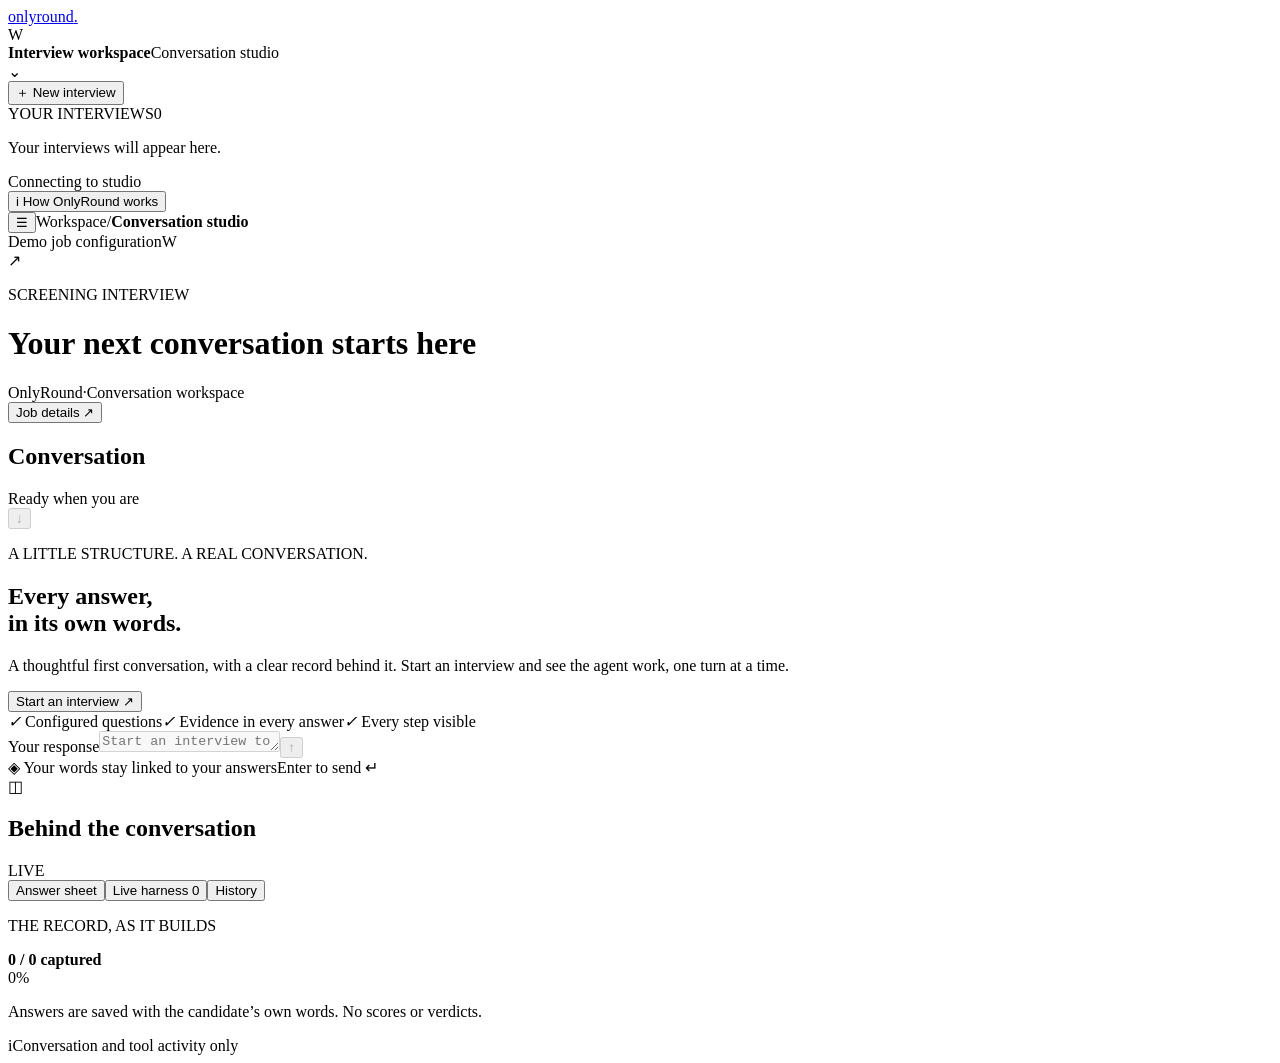
==== web/index.html @ a6ffe05d "Build responsive chat studio with live tool traces and durable recovery" ====
<!doctype html>
<html lang="en">
  <head>
    <meta charset="UTF-8" />
    <meta name="viewport" content="width=device-width, initial-scale=1" />
    <meta name="theme-color" content="#101b1a" />
    <meta name="description" content="OnlyRound is a conversation studio for structured screening interviews. Follow the conversation, its answer sheet, and every live harness step." />
    <title>OnlyRound — Conversation studio</title>
    <link rel="icon" href="data:image/svg+xml,%3Csvg xmlns='http://www.w3.org/2000/svg' viewBox='0 0 32 32'%3E%3Crect width='32' height='32' rx='9' fill='%239ee6c4'/%3E%3Ccircle cx='16' cy='16' r='8' fill='none' stroke='%23101b1a' stroke-width='4'/%3E%3C/svg%3E" />
    <link rel="stylesheet" href="/static/styles.css" />
    <script src="/static/app.js" defer></script>
  </head>
  <body>
    <div class="app-shell">
      <aside class="sidebar" id="sidebar" aria-label="Interview sessions">
        <a class="brand" href="/" aria-label="OnlyRound home"><span class="brand-mark" aria-hidden="true"></span><span>onlyround<span class="brand-period">.</span></span></a>
        <div class="workspace-label"><span class="workspace-icon" aria-hidden="true">W</span><div><strong>Interview workspace</strong><span>Conversation studio</span></div><span class="workspace-chevron" aria-hidden="true">⌄</span></div>
        <button class="new-session primary-button" id="new-session"><span aria-hidden="true">＋</span> New interview</button>
        <div class="rail-heading"><span>YOUR INTERVIEWS</span><span id="session-count">0</span></div>
        <div class="session-list" id="session-list"><p class="rail-empty">Your interviews will appear here.</p></div>
        <div class="sidebar-footer">
          <div class="system-health"><span class="status-dot" id="model-dot"></span><span id="model-label">Connecting to studio</span></div>
          <button class="quiet-button about-trigger" id="about-trigger"><span class="tiny-circle" aria-hidden="true">i</span> How OnlyRound works</button>
          <button class="quiet-button signout-button" id="logout" hidden>Sign out <span aria-hidden="true">↗</span></button>
        </div>
      </aside>

      <main class="main-shell">
        <header class="topbar">
          <div class="breadcrumb"><button id="mobile-menu" class="icon-button mobile-only" aria-label="Toggle interviews">☰</button><span>Workspace</span><span class="breadcrumb-divider">/</span><strong>Conversation studio</strong></div>
          <div class="topbar-right"><span class="demo-label"><span></span> Demo job configuration</span><span class="avatar" title="Private workspace">W</span></div>
        </header>

        <div class="job-header">
          <div class="job-heading"><div class="job-monogram" aria-hidden="true">↗</div><div><p class="eyebrow">SCREENING INTERVIEW</p><h1 id="job-title">Your next conversation starts here</h1><div class="job-subtitle"><span id="job-company">OnlyRound</span><span class="small-divider">·</span><span id="job-location">Conversation workspace</span></div></div></div>
          <button id="job-details" class="secondary-button">Job details <span aria-hidden="true">↗</span></button>
        </div>

        <div class="workspace-body">
          <section class="conversation-panel" aria-label="Interview conversation">
            <div class="conversation-toolbar"><div class="panel-title"><span class="chat-icon" aria-hidden="true"></span><h2>Conversation</h2><span class="session-status" id="session-status">Ready when you are</span></div><div class="conversation-actions"><span class="session-clock" id="session-clock" hidden></span><button class="icon-button" id="export" title="Export interview as JSON" aria-label="Export interview as JSON" disabled>↓</button></div></div>
            <div class="conversation-notice" id="conversation-notice" hidden></div>
            <div class="chat-scroll" id="chat-scroll" tabindex="0">
              <div class="welcome" id="welcome">
                <div class="welcome-symbol" aria-hidden="true"><span></span><span></span><span></span></div>
                <p class="eyebrow">A LITTLE STRUCTURE. A REAL CONVERSATION.</p>
                <h2>Every answer,<br />in its own words.</h2>
                <p class="welcome-description">A thoughtful first conversation, with a clear record behind it. Start an interview and see the agent work, one turn at a time.</p>
                <button class="primary-button welcome-start" id="welcome-start">Start an interview <span aria-hidden="true">↗</span></button>
                <div class="welcome-features"><span><i aria-hidden="true">✓</i> Configured questions</span><span><i aria-hidden="true">✓</i> Evidence in every answer</span><span><i aria-hidden="true">✓</i> Every step visible</span></div>
              </div>
              <div class="messages" id="messages" hidden aria-live="polite" aria-relevant="additions text"></div>
              <div class="processing-line" id="processing" hidden><span class="thinking-dots" aria-hidden="true"><i></i><i></i><i></i></span><span id="processing-label">Preparing the next question</span></div>
            </div>
            <div class="turn-error" id="turn-error" role="alert" hidden><div><strong id="turn-error-title">Your turn is saved on this device.</strong><p id="turn-error-message"></p></div><button class="secondary-button" id="retry-turn">Retry</button></div>
            <div class="composer-area"><form id="composer-form"><label class="sr-only" for="message-input">Your response</label><textarea id="message-input" rows="1" maxlength="6000" placeholder="Start an interview to join the conversation…" disabled></textarea><button id="send-message" class="send-button" type="submit" aria-label="Send response" disabled><span aria-hidden="true">↑</span></button></form><div class="composer-caption"><span id="composer-hint"><span class="tiny-lock" aria-hidden="true">◈</span> Your words stay linked to your answers</span><span class="keyboard-hint">Enter to send <span>↵</span></span></div></div>
          </section>

          <aside class="inspector" aria-label="Interview inspector">
            <div class="inspector-heading"><div><span class="inspector-icon" aria-hidden="true">◫</span><h2>Behind the conversation</h2></div><span class="live-badge"><span></span> LIVE</span></div>
            <div class="inspector-tabs" role="tablist" aria-label="Interview details"><button role="tab" id="tab-answers" aria-selected="true" aria-controls="panel-answers" data-tab="answers">Answer sheet</button><button role="tab" id="tab-harness" aria-selected="false" aria-controls="panel-harness" data-tab="harness">Live harness <span id="event-count">0</span></button><button role="tab" id="tab-history" aria-selected="false" aria-controls="panel-history" data-tab="history">History</button></div>
            <div class="inspector-content"><section id="panel-answers" role="tabpanel" aria-labelledby="tab-answers"><div class="sheet-summary"><div><p class="eyebrow">THE RECORD, AS IT BUILDS</p><strong id="answer-progress">0 <span>/ 0 captured</span></strong></div><div class="progress-ring" id="progress-ring"><span id="progress-fraction">0%</span></div></div><p class="section-help">Answers are saved with the candidate’s own words. No scores or verdicts.</p><div id="answer-sheet" class="answer-sheet"></div><div id="candidate-questions"></div></section><section id="panel-harness" role="tabpanel" aria-labelledby="tab-harness" hidden><div class="harness-intro"><p class="eyebrow">AN OPEN LOOK UNDER THE HOOD</p><h3>Models propose. Code decides.</h3><p>Follow each real step. Open a call to inspect its input, output, timing, and any errors.</p></div><div id="harness-stack" class="harness-stack"></div></section><section id="panel-history" role="tabpanel" aria-labelledby="tab-history" hidden><div class="history-intro"><p class="eyebrow">NOTHING OVERWRITTEN</p><h3>The answer trail</h3><p>Every accepted change and rejected proposal stays in the record.</p></div><div id="history-list" class="history-list"></div></section></div>
            <div class="inspector-footer"><span class="tiny-circle" aria-hidden="true">i</span><span>Conversation and tool activity only</span></div>
          </aside>
        </div>
      </main>
    </div>

    <dialog id="detail-dialog"><div class="dialog-top"><span class="eyebrow" id="dialog-eyebrow">ONLYROUND</span><button class="icon-button" id="close-dialog" aria-label="Close dialog">×</button></div><div id="dialog-content"></div></dialog>
    <div class="login-screen" id="login-screen" hidden><div class="login-card"><a class="brand" href="/"><span class="brand-mark" aria-hidden="true"></span><span>onlyround<span class="brand-period">.</span></span></a><p class="eyebrow">YOUR CONVERSATION WORKSPACE</p><h1>Good conversations<br />start with trust.</h1><p>Enter your workspace access code to open the interview studio.</p><form id="login-form"><label for="access-code">Workspace access code</label><input id="access-code" name="access_code" type="password" autocomplete="current-password" placeholder="Enter access code" required /><p id="login-error" role="alert" hidden></p><button class="primary-button" id="login-submit" type="submit">Open workspace <span aria-hidden="true">↗</span></button></form><div class="login-footnote"><span class="tiny-lock" aria-hidden="true">◈</span> Access is limited to this workspace.</div></div><div class="login-art" aria-hidden="true"><div></div><span></span><i></i><p>A conversation.<br />A clear record.<br /><em>A better first round.</em></p></div></div>
    <div id="toast" class="toast" role="status" hidden></div>
  </body>
</html>
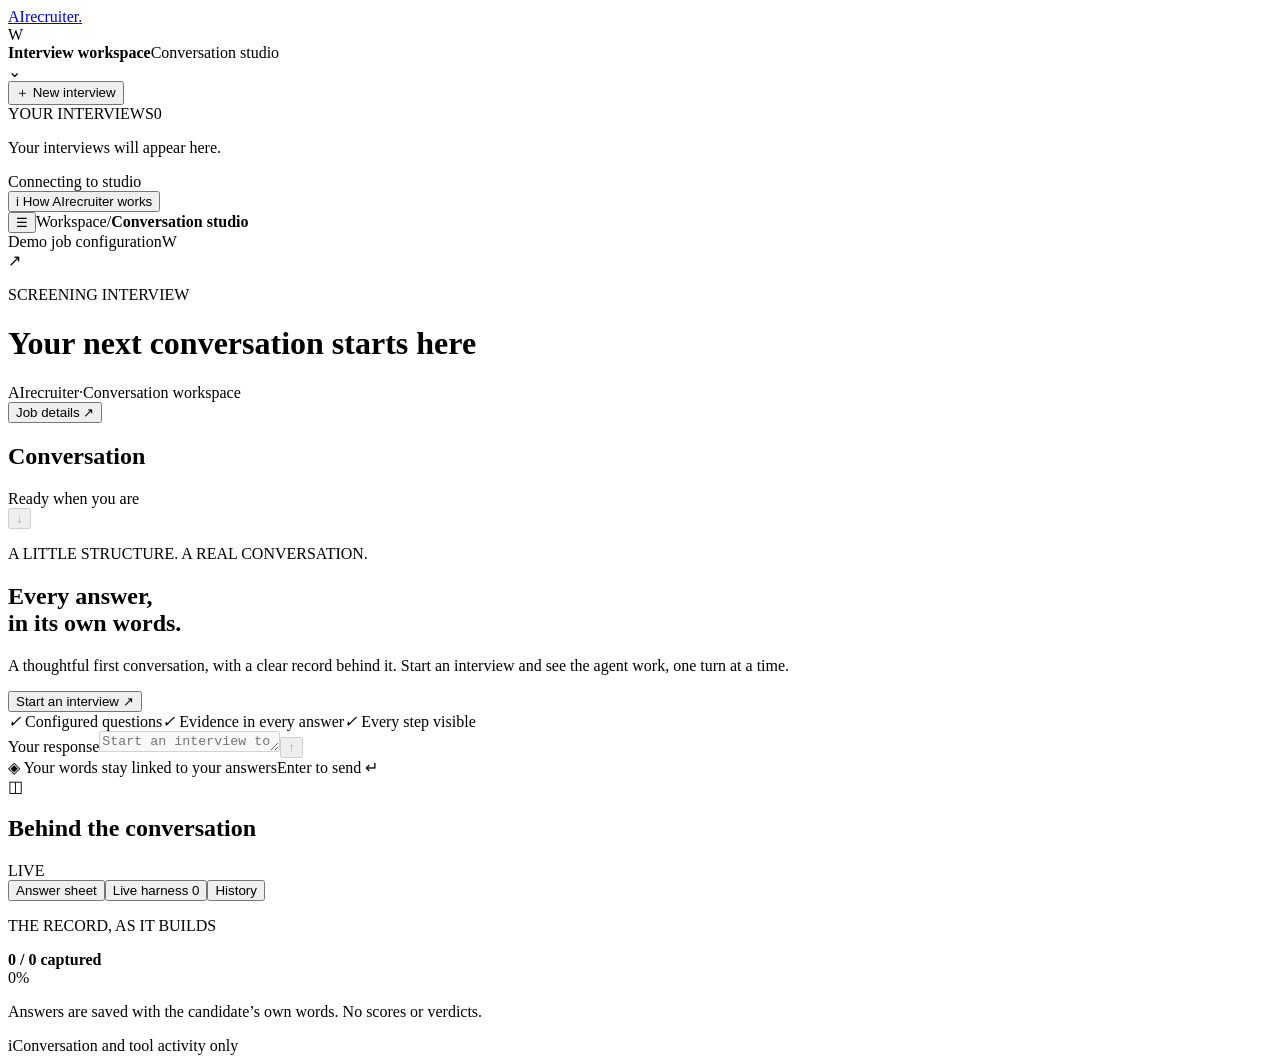
==== commit 1c6ebebb: "Rebrand the studio interface and preserve browser recovery keys" ====
--- a/web/index.html
+++ b/web/index.html
@@ -4,8 +4,8 @@
     <meta charset="UTF-8" />
     <meta name="viewport" content="width=device-width, initial-scale=1" />
     <meta name="theme-color" content="#101b1a" />
-    <meta name="description" content="OnlyRound is a conversation studio for structured screening interviews. Follow the conversation, its answer sheet, and every live harness step." />
-    <title>OnlyRound — Conversation studio</title>
+    <meta name="description" content="AIrecruiter is a conversation studio for structured screening interviews. Follow the conversation, its answer sheet, and every live harness step." />
+    <title>AIrecruiter — Conversation studio</title>
     <link rel="icon" href="data:image/svg+xml,%3Csvg xmlns='http://www.w3.org/2000/svg' viewBox='0 0 32 32'%3E%3Crect width='32' height='32' rx='9' fill='%239ee6c4'/%3E%3Ccircle cx='16' cy='16' r='8' fill='none' stroke='%23101b1a' stroke-width='4'/%3E%3C/svg%3E" />
     <link rel="stylesheet" href="/static/styles.css" />
     <script src="/static/app.js" defer></script>
@@ -13,14 +13,14 @@
   <body>
     <div class="app-shell">
       <aside class="sidebar" id="sidebar" aria-label="Interview sessions">
-        <a class="brand" href="/" aria-label="OnlyRound home"><span class="brand-mark" aria-hidden="true"></span><span>onlyround<span class="brand-period">.</span></span></a>
+        <a class="brand" href="/" aria-label="AIrecruiter home"><span class="brand-mark" aria-hidden="true"></span><span>AIrecruiter<span class="brand-period">.</span></span></a>
         <div class="workspace-label"><span class="workspace-icon" aria-hidden="true">W</span><div><strong>Interview workspace</strong><span>Conversation studio</span></div><span class="workspace-chevron" aria-hidden="true">⌄</span></div>
         <button class="new-session primary-button" id="new-session"><span aria-hidden="true">＋</span> New interview</button>
         <div class="rail-heading"><span>YOUR INTERVIEWS</span><span id="session-count">0</span></div>
         <div class="session-list" id="session-list"><p class="rail-empty">Your interviews will appear here.</p></div>
         <div class="sidebar-footer">
           <div class="system-health"><span class="status-dot" id="model-dot"></span><span id="model-label">Connecting to studio</span></div>
-          <button class="quiet-button about-trigger" id="about-trigger"><span class="tiny-circle" aria-hidden="true">i</span> How OnlyRound works</button>
+          <button class="quiet-button about-trigger" id="about-trigger"><span class="tiny-circle" aria-hidden="true">i</span> How AIrecruiter works</button>
           <button class="quiet-button signout-button" id="logout" hidden>Sign out <span aria-hidden="true">↗</span></button>
         </div>
       </aside>
@@ -32,7 +32,7 @@
         </header>
 
         <div class="job-header">
-          <div class="job-heading"><div class="job-monogram" aria-hidden="true">↗</div><div><p class="eyebrow">SCREENING INTERVIEW</p><h1 id="job-title">Your next conversation starts here</h1><div class="job-subtitle"><span id="job-company">OnlyRound</span><span class="small-divider">·</span><span id="job-location">Conversation workspace</span></div></div></div>
+          <div class="job-heading"><div class="job-monogram" aria-hidden="true">↗</div><div><p class="eyebrow">SCREENING INTERVIEW</p><h1 id="job-title">Your next conversation starts here</h1><div class="job-subtitle"><span id="job-company">AIrecruiter</span><span class="small-divider">·</span><span id="job-location">Conversation workspace</span></div></div></div>
           <button id="job-details" class="secondary-button">Job details <span aria-hidden="true">↗</span></button>
         </div>
 
@@ -66,8 +66,8 @@
       </main>
     </div>
 
-    <dialog id="detail-dialog"><div class="dialog-top"><span class="eyebrow" id="dialog-eyebrow">ONLYROUND</span><button class="icon-button" id="close-dialog" aria-label="Close dialog">×</button></div><div id="dialog-content"></div></dialog>
-    <div class="login-screen" id="login-screen" hidden><div class="login-card"><a class="brand" href="/"><span class="brand-mark" aria-hidden="true"></span><span>onlyround<span class="brand-period">.</span></span></a><p class="eyebrow">YOUR CONVERSATION WORKSPACE</p><h1>Good conversations<br />start with trust.</h1><p>Enter your workspace access code to open the interview studio.</p><form id="login-form"><label for="access-code">Workspace access code</label><input id="access-code" name="access_code" type="password" autocomplete="current-password" placeholder="Enter access code" required /><p id="login-error" role="alert" hidden></p><button class="primary-button" id="login-submit" type="submit">Open workspace <span aria-hidden="true">↗</span></button></form><div class="login-footnote"><span class="tiny-lock" aria-hidden="true">◈</span> Access is limited to this workspace.</div></div><div class="login-art" aria-hidden="true"><div></div><span></span><i></i><p>A conversation.<br />A clear record.<br /><em>A better first round.</em></p></div></div>
+    <dialog id="detail-dialog"><div class="dialog-top"><span class="eyebrow" id="dialog-eyebrow">AIrecruiter</span><button class="icon-button" id="close-dialog" aria-label="Close dialog">×</button></div><div id="dialog-content"></div></dialog>
+    <div class="login-screen" id="login-screen" hidden><div class="login-card"><a class="brand" href="/"><span class="brand-mark" aria-hidden="true"></span><span>AIrecruiter<span class="brand-period">.</span></span></a><p class="eyebrow">YOUR CONVERSATION WORKSPACE</p><h1>Good conversations<br />start with trust.</h1><p>Enter your workspace access code to open the interview studio.</p><form id="login-form"><label for="access-code">Workspace access code</label><input id="access-code" name="access_code" type="password" autocomplete="current-password" placeholder="Enter access code" required /><p id="login-error" role="alert" hidden></p><button class="primary-button" id="login-submit" type="submit">Open workspace <span aria-hidden="true">↗</span></button></form><div class="login-footnote"><span class="tiny-lock" aria-hidden="true">◈</span> Access is limited to this workspace.</div></div><div class="login-art" aria-hidden="true"><div></div><span></span><i></i><p>A conversation.<br />A clear record.<br /><em>A better first round.</em></p></div></div>
     <div id="toast" class="toast" role="status" hidden></div>
   </body>
 </html>
